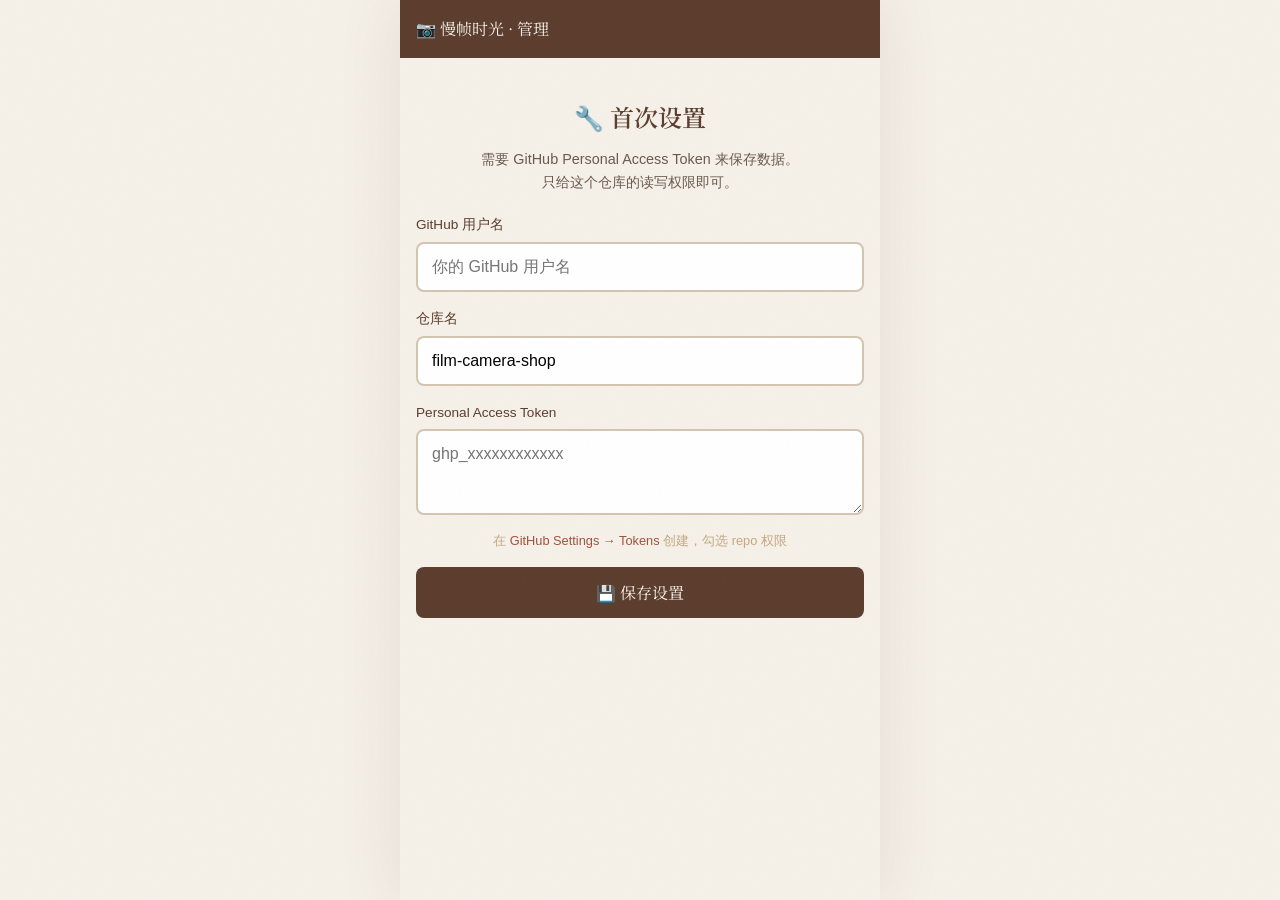
==== admin.html @ a1930289 "V2: 手机管理后台 + 导购问卷 + 视频自动转换 - 新增 admin.html 手机端管理后台（GitHub API 读写） - 新增导购问卷系统（6步选择 → 自动推荐相机） - 新增 dat" ====
<!DOCTYPE html>
<html lang="zh-CN">
<head>
  <meta charset="UTF-8">
  <meta name="viewport" content="width=device-width, initial-scale=1.0, maximum-scale=1.0, user-scalable=no">
  <title>管理后台 — 慢帧时光 film</title>

  <link rel="preconnect" href="https://fonts.googleapis.com">
  <link rel="preconnect" href="https://fonts.gstatic.com" crossorigin>
  <link href="https://fonts.googleapis.com/css2?family=Noto+Serif+SC:wght@400;600;700&display=swap" rel="stylesheet">

  <link rel="stylesheet" href="css/style.css">
</head>
<body>

  <!-- 顶栏 -->
  <header class="admin-header" id="admin-header">
    <div class="admin-header-left">📷 慢帧时光 · 管理</div>
    <div class="admin-header-actions" id="admin-actions" style="display:none">
      <a class="btn-admin btn-admin-preview" href="index.html" target="_blank">预览</a>
      <button class="btn-admin btn-admin-publish" id="btn-publish">发布更新</button>
    </div>
  </header>

  <!-- 主内容区 -->
  <main id="admin-main"></main>

  <!-- Toast -->
  <div id="toast" class="toast"></div>

  <script src="js/cameras.js"></script>
  <script src="js/admin.js"></script>
</body>
</html>
---- css/style.css ----
/**
 * ============================================================
 * 慢帧时光 film — 全局样式
 * 复古胶片感 · 移动端优先 · 暖色调
 * ============================================================
 */

/* ================================================================
   1. CSS 变量 & 设计令牌
   ================================================================ */
:root {
  /* 主色调 */
  --bg-cream:     #F5F0E8;   /* 页面背景 — 米白旧纸 */
  --bg-card:      #EDE4D6;   /* 卡片背景 — 浅黄褐 */
  --text-title:   #5C3D2E;   /* 标题 — 深咖 */
  --text-body:    #6B5A4E;   /* 正文 — 中褐 */
  --accent-price: #A0523D;   /* 价格强调 — 暗红/铁锈红 */
  --accent-tag:   #C4A882;   /* 成色标签 — 棕褐 */
  --border-line:  #D4C5B2;   /* 分隔线 — 浅棕 */
  --btn-primary:  #5C3D2E;   /* 主按钮 — 深咖 */
  --btn-text:     #F5F0E8;   /* 按钮文字 — 米白 */

  /* 间距 */
  --space-xs:  8px;
  --space-sm:  12px;
  --space-md:  16px;
  --space-lg:  24px;
  --space-xl:  32px;

  /* 圆角 */
  --radius-sm: 4px;
  --radius-md: 8px;
  --radius-lg: 12px;

  /* 字体 */
  --font-serif: 'Noto Serif SC', 'Songti SC', 'SimSun', serif;
  --font-sans:  -apple-system, BlinkMacSystemFont, 'PingFang SC', 'Helvetica Neue', sans-serif;
}

/* ================================================================
   2. 基础重置
   ================================================================ */
*,
*::before,
*::after {
  box-sizing: border-box;
  margin: 0;
  padding: 0;
}

html {
  font-size: 16px;
  -webkit-text-size-adjust: 100%;
  -webkit-tap-highlight-color: transparent;
}

body {
  font-family: var(--font-sans);
  background-color: var(--bg-cream);
  color: var(--text-body);
  line-height: 1.6;
  min-height: 100vh;
  /* 页面最大宽度（移动端撑满，大屏居中） */
  max-width: 480px;
  margin: 0 auto;
  /* 噪点纹理叠层 */
  position: relative;
}

/* ================================================================
   3. 噪点/颗粒感纹理（全页叠层）
   ================================================================ */
body::after {
  content: '';
  position: fixed;
  inset: 0;
  z-index: 9999;
  pointer-events: none;
  /* SVG feTurbulence 生成的胶片颗粒噪点 */
  background-image: url('data:image/svg+xml;utf8,<svg xmlns="http://www.w3.org/2000/svg" width="200" height="200"><filter id="noise"><feTurbulence type="fractalNoise" baseFrequency="0.65" numOctaves="3" stitchTiles="stitch"/></filter><rect width="200" height="200" filter="url(%23noise)" opacity="0.5"/></svg>');
  opacity: 0.04;
}

/* ================================================================
   4. 排版
   ================================================================ */
h1, h2, h3, h4 {
  font-family: var(--font-serif);
  color: var(--text-title);
  font-weight: 600;
}

a {
  color: var(--accent-price);
  text-decoration: none;
}

img {
  display: block;
  max-width: 100%;
}

/* 图片加载失败时的占位样式 */
img:-moz-broken,
img:-moz-user-disabled {
  opacity: 0;
}
img::before {
  /* 占位：暖色背景 */
  display: block;
  content: '';
  background: var(--bg-card);
  min-height: 200px;
}

/* ================================================================
   5. 首页 — Header
   ================================================================ */
.site-header {
  text-align: center;
  padding: var(--space-xl) var(--space-md) var(--space-lg);
  position: relative;
}

.site-logo {
  font-family: var(--font-serif);
  font-size: 2rem;
  color: var(--text-title);
  letter-spacing: 0.08em;
  margin-bottom: var(--space-xs);
}

.site-logo .logo-icon {
  display: inline-block;
  font-size: 2.2rem;
  margin-right: 4px;
  vertical-align: -3px;
}

.site-subtitle {
  font-family: var(--font-serif);
  font-size: 0.85rem;
  color: var(--accent-tag);
  text-transform: uppercase;
  letter-spacing: 0.2em;
  margin-bottom: var(--space-sm);
}

.header-divider {
  display: block;
  width: 60px;
  height: 2px;
  background: var(--border-line);
  margin: var(--space-sm) auto;
  border: none;
}

/* ================================================================
   6. 首页 — 相机卡片列表
   ================================================================ */
.camera-list {
  padding: 0 var(--space-md) var(--space-xl);
}

/* 无相机时的提示 */
.empty-state {
  text-align: center;
  padding: var(--space-xl);
  color: var(--accent-tag);
  font-family: var(--font-serif);
}

/* ---- 单张卡片 ---- */
.camera-card {
  display: block;
  background: var(--bg-card);
  border-radius: var(--radius-lg);
  overflow: hidden;
  margin-bottom: var(--space-md);
  /* 冲印照片纸阴影 */
  box-shadow:
    0 2px 4px  rgba(92, 61, 46, 0.08),
    0 6px 16px rgba(92, 61, 46, 0.06);
  transition: transform 0.25s ease, box-shadow 0.25s ease;
  cursor: pointer;
}

.camera-card:hover {
  transform: translateY(-3px);
  box-shadow:
    0 4px 8px  rgba(92, 61, 46, 0.12),
    0 10px 24px rgba(92, 61, 46, 0.10);
}

.camera-card:active {
  transform: translateY(-1px);
}

.card-image-wrap {
  width: 100%;
  aspect-ratio: 4 / 3;
  overflow: hidden;
  background: var(--border-line);
  position: relative;
}

.card-image-wrap img {
  width: 100%;
  height: 100%;
  object-fit: cover;
  transition: transform 0.4s ease;
}

.camera-card:hover .card-image-wrap img {
  transform: scale(1.03);
}

.card-body {
  padding: var(--space-md);
}

.card-name {
  font-family: var(--font-serif);
  font-size: 1.2rem;
  color: var(--text-title);
  margin-bottom: 4px;
}

.card-model {
  font-size: 0.85rem;
  color: var(--accent-tag);
  margin-bottom: var(--space-sm);
}

.card-footer {
  display: flex;
  justify-content: space-between;
  align-items: center;
}

/* 成色标签 */
.condition-badge {
  display: inline-block;
  background: var(--accent-tag);
  color: #fff;
  font-size: 0.75rem;
  padding: 3px 10px;
  border-radius: 20px;
  letter-spacing: 0.04em;
}

/* 价格 */
.card-price {
  font-family: var(--font-serif);
  font-size: 1.35rem;
  color: var(--accent-price);
  font-weight: 700;
}

.card-price .price-unit {
  font-size: 0.8rem;
  font-weight: 400;
}

/* ================================================================
   7. 首页 — 底部声明
   ================================================================ */
.site-footer {
  text-align: center;
  padding: var(--space-lg) var(--space-md);
  font-size: 0.8rem;
  color: var(--accent-tag);
  letter-spacing: 0.06em;
}

/* ================================================================
   8. 详情页 — 顶部导航
   ================================================================ */
.detail-header {
  display: flex;
  align-items: center;
  padding: var(--space-md);
  gap: var(--space-sm);
  position: sticky;
  top: 0;
  background: var(--bg-cream);
  z-index: 100;
  border-bottom: 1px solid var(--border-line);
}

.back-btn {
  display: flex;
  align-items: center;
  justify-content: center;
  width: 40px;
  height: 40px;
  border-radius: 50%;
  background: var(--bg-card);
  color: var(--text-title);
  font-size: 1.2rem;
  text-decoration: none;
  flex-shrink: 0;
  transition: background 0.2s;
}

.back-btn:hover {
  background: var(--border-line);
}

.detail-header-title {
  font-family: var(--font-serif);
  font-size: 1rem;
  color: var(--text-title);
  white-space: nowrap;
  overflow: hidden;
  text-overflow: ellipsis;
}

/* ================================================================
   9. 详情页 — 图片轮播
   ================================================================ */
.carousel {
  position: relative;
  width: 100%;
  aspect-ratio: 4 / 3;
  overflow: hidden;
  background: var(--bg-card);
  user-select: none;
  -webkit-user-select: none;
}

.carousel-track {
  display: flex;
  height: 100%;
  transition: transform 0.35s cubic-bezier(0.25, 0.46, 0.45, 0.94);
  will-change: transform;
}

.carousel-slide {
  flex: 0 0 100%;
  height: 100%;
}

.carousel-slide img {
  width: 100%;
  height: 100%;
  object-fit: cover;
}

/* 底部圆点指示器 */
.carousel-dots {
  position: absolute;
  bottom: 12px;
  left: 50%;
  transform: translateX(-50%);
  display: flex;
  gap: 8px;
  z-index: 10;
}

.carousel-dot {
  width: 8px;
  height: 8px;
  border-radius: 50%;
  background: rgba(255, 255, 255, 0.5);
  transition: all 0.3s ease;
}

.carousel-dot.active {
  background: #fff;
  width: 20px;
  border-radius: 4px;
}

/* 左右箭头（桌面端辅助，移动端靠滑动） */
.carousel-arrow {
  position: absolute;
  top: 50%;
  transform: translateY(-50%);
  width: 36px;
  height: 36px;
  border-radius: 50%;
  background: rgba(255, 255, 255, 0.7);
  border: none;
  color: var(--text-title);
  font-size: 1rem;
  cursor: pointer;
  z-index: 10;
  display: none; /* 移动端默认隐藏 */
  align-items: center;
  justify-content: center;
}

@media (min-width: 769px) {
  .carousel-arrow {
    display: flex;
  }
}

.carousel-arrow.prev { left: 8px; }
.carousel-arrow.next { right: 8px; }

/* ================================================================
   10. 详情页 — 视频区
   ================================================================ */
.video-section {
  padding: var(--space-md);
}

.video-section h3 {
  font-family: var(--font-serif);
  font-size: 1rem;
  color: var(--text-title);
  margin-bottom: var(--space-sm);
}

.video-section video {
  width: 100%;
  border-radius: var(--radius-md);
  background: #000;
  outline: none;
}

/* 无视频时隐藏 */
.video-section.empty {
  display: none;
}

/* ================================================================
   11. 详情页 — 机器信息
   ================================================================ */
.info-section {
  padding: 0 var(--space-md);
}

.info-name {
  font-family: var(--font-serif);
  font-size: 1.5rem;
  color: var(--text-title);
  margin-bottom: var(--space-xs);
}

.info-meta {
  display: flex;
  align-items: center;
  gap: var(--space-sm);
  margin-bottom: var(--space-md);
  flex-wrap: wrap;
}

.info-meta .condition-badge {
  font-size: 0.8rem;
  padding: 4px 12px;
}

.info-meta .meta-divider {
  color: var(--border-line);
}

.info-meta span {
  font-size: 0.85rem;
  color: var(--accent-tag);
}

/* ---- 附件清单 ---- */
.accessories-section {
  padding: var(--space-md);
}

.accessories-section h3 {
  font-family: var(--font-serif);
  font-size: 1rem;
  color: var(--text-title);
  margin-bottom: var(--space-sm);
  padding-bottom: var(--space-xs);
  border-bottom: 1px solid var(--border-line);
}

.accessories-list {
  list-style: none;
  display: grid;
  grid-template-columns: 1fr 1fr;
  gap: var(--space-xs);
}

.accessories-list li {
  font-size: 0.9rem;
  color: var(--text-body);
  padding: var(--space-xs) 0;
}

.accessories-list li::before {
  content: '✓ ';
  color: var(--accent-price);
  font-weight: bold;
}

/* ---- 详细描述 ---- */
.description-section {
  padding: 0 var(--space-md) var(--space-md);
}

.description-section h3 {
  font-family: var(--font-serif);
  font-size: 1rem;
  color: var(--text-title);
  margin-bottom: var(--space-sm);
  padding-bottom: var(--space-xs);
  border-bottom: 1px solid var(--border-line);
}

.description-section p {
  font-size: 0.92rem;
  color: var(--text-body);
  line-height: 1.8;
  text-align: justify;
}

/* ================================================================
   12. 详情页 — 价格大号展示
   ================================================================ */
.price-section {
  text-align: center;
  padding: var(--space-lg) var(--space-md) var(--space-md);
}

.price-tag {
  font-family: var(--font-serif);
  font-size: 2.4rem;
  font-weight: 700;
  color: var(--accent-price);
  letter-spacing: 0.02em;
}

.price-tag .currency {
  font-size: 1.2rem;
  font-weight: 400;
}

/* ================================================================
   13. 详情页 — 操作按钮
   ================================================================ */
.action-section {
  padding: 0 var(--space-md) var(--space-lg);
  display: flex;
  flex-direction: column;
  gap: var(--space-sm);
}

.btn {
  display: block;
  width: 100%;
  padding: 14px;
  border: none;
  border-radius: var(--radius-md);
  font-size: 1.05rem;
  font-family: var(--font-serif);
  letter-spacing: 0.06em;
  cursor: pointer;
  text-align: center;
  transition: opacity 0.2s, transform 0.15s;
}

.btn:active {
  transform: scale(0.98);
}

/* 微信咨询 — 主按钮 */
.btn-wechat {
  background: var(--btn-primary);
  color: var(--btn-text);
}

.btn-wechat:hover {
  opacity: 0.9;
}

/* 查看样片 — 次按钮 */
.btn-xianyu {
  background: transparent;
  color: var(--btn-primary);
  border: 1.5px solid var(--btn-primary);
}

.btn-xianyu:hover {
  background: var(--bg-card);
}

/* ================================================================
   14. Toast 提示
   ================================================================ */
.toast {
  position: fixed;
  bottom: 100px;
  left: 50%;
  transform: translateX(-50%) translateY(120px);
  background: var(--text-title);
  color: var(--bg-cream);
  padding: 12px 24px;
  border-radius: 24px;
  font-size: 0.9rem;
  font-family: var(--font-sans);
  white-space: nowrap;
  opacity: 0;
  transition: transform 0.35s cubic-bezier(0.25, 0.46, 0.45, 0.94),
              opacity 0.3s ease;
  z-index: 10001;
  pointer-events: none;
  box-shadow: 0 4px 16px rgba(0,0,0,0.15);
}

.toast.show {
  opacity: 1;
  transform: translateX(-50%) translateY(0);
}

/* ================================================================
   15. 错误页面
   ================================================================ */
.error-state {
  text-align: center;
  padding: 80px var(--space-md);
}

.error-state .error-icon {
  font-size: 4rem;
  margin-bottom: var(--space-md);
}

.error-state h2 {
  font-family: var(--font-serif);
  color: var(--text-title);
  margin-bottom: var(--space-sm);
}

.error-state p {
  color: var(--accent-tag);
  margin-bottom: var(--space-lg);
}

.error-state .btn {
  display: inline-block;
  width: auto;
  padding: 12px 32px;
}

/* ================================================================
   16. 响应式微调
   ================================================================ */

/* 超小屏 (< 360px) */
@media (max-width: 359px) {
  .site-logo { font-size: 1.6rem; }
  .card-name { font-size: 1.05rem; }
  .card-price { font-size: 1.15rem; }
  .price-tag { font-size: 2rem; }
}

/* 平板及以上 (>= 768px) */
@media (min-width: 768px) {
  body {
    /* 大屏上加一点页面边框阴影 */
    box-shadow: 0 0 60px rgba(92, 61, 46, 0.1);
  }

  .camera-list {
    display: grid;
    grid-template-columns: 1fr 1fr;
    gap: var(--space-md);
  }

  .camera-card {
    margin-bottom: 0;
  }

  .accessories-list {
    grid-template-columns: 1fr 1fr 1fr;
  }

  .action-section {
    flex-direction: row;
  }

  .btn {
    flex: 1;
  }
}

/* ================================================================
   17. 导购问卷 — 入口横幅
   ================================================================ */

.quiz-banner {
  display: flex;
  align-items: center;
  justify-content: space-between;
  margin: 0 var(--space-md) var(--space-md);
  padding: 14px 18px;
  background: linear-gradient(135deg, #5C3D2E 0%, #7B5B3A 100%);
  border-radius: var(--radius-lg);
  color: #F5F0E8;
  cursor: pointer;
  transition: transform 0.2s, box-shadow 0.2s;
  box-shadow: 0 2px 12px rgba(92, 61, 46, 0.2);
}

.quiz-banner:active {
  transform: scale(0.98);
}

.quiz-banner-text {
  display: flex;
  align-items: center;
  gap: 10px;
  font-size: 1rem;
  font-family: var(--font-serif);
}

.quiz-banner-icon {
  font-size: 1.4rem;
}

.quiz-banner-arrow {
  font-size: 1.2rem;
  opacity: 0.7;
}

/* ================================================================
   18. 导购问卷 — 弹窗 / 面板
   ================================================================ */

.quiz-overlay {
  position: fixed;
  inset: 0;
  background: rgba(0, 0, 0, 0.5);
  z-index: 10000;
  display: flex;
  align-items: flex-end;
  justify-content: center;
  animation: quizFadeIn 0.25s ease;
}

@keyframes quizFadeIn {
  from { opacity: 0; }
  to   { opacity: 1; }
}

.quiz-card {
  background: var(--bg-cream);
  border-radius: 20px 20px 0 0;
  width: 100%;
  max-width: 480px;
  max-height: 90vh;
  display: flex;
  flex-direction: column;
  animation: quizSlideUp 0.3s cubic-bezier(0.25, 0.46, 0.45, 0.94);
  box-shadow: 0 -4px 24px rgba(0, 0, 0, 0.15);
}

@keyframes quizSlideUp {
  from { transform: translateY(100%); }
  to   { transform: translateY(0); }
}

.quiz-card-results {
  max-height: 85vh;
}

.quiz-header {
  padding: 20px var(--space-md) 12px;
  border-bottom: 1px solid var(--border-line);
  position: relative;
}

.quiz-close {
  position: absolute;
  top: 12px;
  right: 12px;
  width: 36px;
  height: 36px;
  border-radius: 50%;
  border: none;
  background: var(--bg-card);
  color: var(--text-body);
  font-size: 1rem;
  cursor: pointer;
  display: flex;
  align-items: center;
  justify-content: center;
}

.quiz-title {
  font-family: var(--font-serif);
  font-size: 1.2rem;
  color: var(--text-title);
  text-align: center;
  margin-bottom: 12px;
}

/* 步骤指示器 */
.quiz-steps {
  display: flex;
  justify-content: center;
  gap: 8px;
}

.quiz-step-indicator-dot {
  width: 28px;
  height: 28px;
  border-radius: 50%;
  background: var(--bg-card);
  color: var(--accent-tag);
  font-size: 0.75rem;
  display: flex;
  align-items: center;
  justify-content: center;
  transition: all 0.3s ease;
  font-weight: 600;
}

.quiz-step-indicator-dot.active {
  background: var(--btn-primary);
  color: var(--btn-text);
  transform: scale(1.15);
}

.quiz-step-indicator-dot.done {
  background: var(--accent-price);
  color: #fff;
}

/* 问卷正文 */
.quiz-body {
  padding: 24px var(--space-md);
  flex: 1;
  overflow-y: auto;
}

.quiz-question {
  font-family: var(--font-serif);
  font-size: 1.1rem;
  color: var(--text-title);
  text-align: center;
  margin-bottom: 20px;
  line-height: 1.6;
}

.quiz-options {
  display: flex;
  flex-direction: column;
  gap: 10px;
}

.quiz-option {
  display: block;
  width: 100%;
  padding: 16px 18px;
  border: 2px solid var(--border-line);
  border-radius: var(--radius-md);
  background: #fff;
  color: var(--text-title);
  font-size: 1rem;
  font-family: var(--font-sans);
  text-align: center;
  cursor: pointer;
  transition: all 0.2s ease;
  -webkit-tap-highlight-color: transparent;
}

.quiz-option:active {
  transform: scale(0.98);
}

.quiz-option.selected {
  border-color: var(--btn-primary);
  background: #F5EFE6;
  color: var(--btn-primary);
  font-weight: 600;
}

/* 问卷底部 */
.quiz-footer {
  padding: 12px var(--space-md) 24px;
  display: flex;
  gap: var(--space-sm);
}

.btn-quiz-back {
  flex: 0 0 auto;
  padding: 14px 20px;
  background: transparent;
  color: var(--text-body);
  border: 1.5px solid var(--border-line);
  border-radius: var(--radius-md);
  font-size: 0.95rem;
  cursor: pointer;
  display: inline-flex;
  align-items: center;
  justify-content: center;
  font-family: var(--font-sans);
}

.btn-quiz-next {
  flex: 1;
  padding: 14px;
  background: var(--btn-primary);
  color: var(--btn-text);
  border: none;
  border-radius: var(--radius-md);
  font-size: 1rem;
  font-family: var(--font-serif);
  letter-spacing: 0.04em;
  cursor: pointer;
}

/* 推荐结果 */
.quiz-results {
  display: flex;
  flex-direction: column;
  gap: 12px;
}

.quiz-result-item {
  position: relative;
}

.quiz-result-label {
  position: absolute;
  top: -8px;
  left: 12px;
  z-index: 10;
  background: var(--accent-price);
  color: #fff;
  font-size: 0.75rem;
  padding: 3px 10px;
  border-radius: 12px;
  font-weight: 600;
}

/* ================================================================
   19. 管理后台 admin.html 样式
   ================================================================ */

.admin-header {
  background: var(--btn-primary);
  color: var(--btn-text);
  padding: var(--space-md);
  display: flex;
  align-items: center;
  justify-content: space-between;
  position: sticky;
  top: 0;
  z-index: 100;
}

.admin-header-left {
  font-family: var(--font-serif);
  font-size: 1rem;
}

.admin-header-actions {
  display: flex;
  gap: 8px;
}

.btn-admin {
  padding: 8px 16px;
  border: none;
  border-radius: 20px;
  font-size: 0.85rem;
  cursor: pointer;
  font-family: var(--font-sans);
  white-space: nowrap;
}

.btn-admin-publish {
  background: #fff;
  color: var(--btn-primary);
  font-weight: 600;
}

.btn-admin-preview {
  background: transparent;
  color: #fff;
  border: 1px solid rgba(255,255,255,0.5);
}

/* 设置区 */
.admin-setup {
  padding: 40px var(--space-md);
  text-align: center;
}

.admin-setup h2 {
  font-family: var(--font-serif);
  color: var(--text-title);
  margin-bottom: 12px;
}

.admin-setup p {
  color: var(--text-body);
  margin-bottom: 20px;
  font-size: 0.9rem;
  line-height: 1.6;
}

.admin-setup label {
  display: block;
  font-size: 0.85rem;
  color: var(--text-title);
  margin-bottom: 6px;
  text-align: left;
}

.admin-setup input,
.admin-setup textarea {
  width: 100%;
  padding: 14px;
  border: 2px solid var(--border-line);
  border-radius: var(--radius-md);
  font-size: 1rem;
  font-family: var(--font-sans);
  margin-bottom: 16px;
  background: #fff;
  -webkit-appearance: none;
}

.admin-setup input:focus,
.admin-setup textarea:focus {
  border-color: var(--btn-primary);
  outline: none;
}

.btn-save-token {
  width: 100%;
  padding: 14px;
  background: var(--btn-primary);
  color: var(--btn-text);
  border: none;
  border-radius: var(--radius-md);
  font-size: 1rem;
  font-family: var(--font-serif);
  cursor: pointer;
}

/* 相机列表管理 */
.admin-camera-list {
  padding: var(--space-md);
}

.admin-add-btn {
  display: flex;
  align-items: center;
  justify-content: center;
  width: 100%;
  padding: 16px;
  border: 2px dashed var(--border-line);
  border-radius: var(--radius-md);
  background: transparent;
  color: var(--accent-tag);
  font-size: 1.05rem;
  cursor: pointer;
  margin-bottom: var(--space-md);
  gap: 8px;
  font-family: var(--font-sans);
}

.admin-add-btn:active {
  background: var(--bg-card);
}

.admin-camera-item {
  background: #fff;
  border-radius: var(--radius-md);
  padding: var(--space-md);
  margin-bottom: var(--space-sm);
  display: flex;
  justify-content: space-between;
  align-items: center;
  box-shadow: 0 1px 4px rgba(0,0,0,0.06);
  cursor: pointer;
}

.admin-camera-item:active {
  background: var(--bg-card);
}

.admin-camera-info {
  flex: 1;
  min-width: 0;
}

.admin-camera-info .name {
  font-weight: 600;
  color: var(--text-title);
  font-size: 1rem;
}

.admin-camera-info .meta {
  font-size: 0.8rem;
  color: var(--accent-tag);
  margin-top: 2px;
}

.admin-camera-actions {
  display: flex;
  gap: 4px;
}

.btn-admin-sm {
  width: 40px;
  height: 40px;
  border-radius: 50%;
  border: none;
  font-size: 1rem;
  cursor: pointer;
  display: flex;
  align-items: center;
  justify-content: center;
}

.btn-admin-edit {
  background: var(--bg-card);
  color: var(--text-title);
}

.btn-admin-delete {
  background: #FEE;
  color: #C44;
}

/* 编辑表单弹窗 */
.admin-form-overlay {
  position: fixed;
  inset: 0;
  background: rgba(0,0,0,0.5);
  z-index: 10000;
  display: flex;
  align-items: flex-end;
  justify-content: center;
}

.admin-form-card {
  background: var(--bg-cream);
  border-radius: 20px 20px 0 0;
  width: 100%;
  max-width: 480px;
  max-height: 90vh;
  display: flex;
  flex-direction: column;
  animation: quizSlideUp 0.3s ease;
}

.admin-form-header {
  padding: var(--space-md);
  border-bottom: 1px solid var(--border-line);
  display: flex;
  justify-content: space-between;
  align-items: center;
}

.admin-form-header h3 {
  font-family: var(--font-serif);
  color: var(--text-title);
}

.admin-form-body {
  flex: 1;
  overflow-y: auto;
  padding: var(--space-md);
}

.admin-form-body label {
  display: block;
  font-size: 0.85rem;
  color: var(--text-title);
  font-weight: 600;
  margin-bottom: 6px;
  margin-top: 14px;
}

.admin-form-body label:first-child {
  margin-top: 0;
}

.admin-form-body input,
.admin-form-body textarea,
.admin-form-body select {
  width: 100%;
  padding: 12px 14px;
  border: 2px solid var(--border-line);
  border-radius: var(--radius-md);
  font-size: 1rem;
  font-family: var(--font-sans);
  background: #fff;
  -webkit-appearance: none;
  margin-bottom: 4px;
}

.admin-form-body input:focus,
.admin-form-body textarea:focus,
.admin-form-body select:focus {
  border-color: var(--btn-primary);
  outline: none;
}

.admin-form-body textarea {
  min-height: 80px;
  resize: vertical;
}

.admin-form-body select {
  background-image: url('data:image/svg+xml;utf8,<svg xmlns="http://www.w3.org/2000/svg" width="12" height="8"><path d="M1 1l5 5 5-5" stroke="%236B5A4E" stroke-width="2" fill="none"/></svg>');
  background-repeat: no-repeat;
  background-position: right 14px center;
  padding-right: 36px;
}

/* 图片上传区 */
.admin-images-preview {
  display: flex;
  gap: 8px;
  flex-wrap: wrap;
  margin-bottom: 8px;
}

.admin-image-thumb {
  width: 80px;
  height: 80px;
  border-radius: var(--radius-sm);
  background: var(--bg-card);
  background-size: cover;
  background-position: center;
  position: relative;
}

.admin-image-thumb .remove-img {
  position: absolute;
  top: -6px;
  right: -6px;
  width: 22px;
  height: 22px;
  border-radius: 50%;
  background: #C44;
  color: #fff;
  border: none;
  font-size: 0.75rem;
  cursor: pointer;
  display: flex;
  align-items: center;
  justify-content: center;
}

.admin-image-add {
  width: 80px;
  height: 80px;
  border-radius: var(--radius-sm);
  border: 2px dashed var(--border-line);
  background: transparent;
  color: var(--accent-tag);
  font-size: 1.5rem;
  cursor: pointer;
  display: flex;
  align-items: center;
  justify-content: center;
}

/* 视频上传 */
.admin-video-current {
  display: flex;
  align-items: center;
  gap: 8px;
  padding: 8px 12px;
  background: var(--bg-card);
  border-radius: var(--radius-sm);
  margin-bottom: 8px;
  font-size: 0.85rem;
  color: var(--text-body);
}

.admin-video-current .remove-video {
  margin-left: auto;
  background: none;
  border: none;
  color: #C44;
  font-size: 1.2rem;
  cursor: pointer;
}

/* checkbox 组 */
.admin-checkbox-group {
  display: flex;
  flex-wrap: wrap;
  gap: 8px;
}

.admin-checkbox-group label {
  display: flex;
  align-items: center;
  gap: 6px;
  font-weight: 400;
  font-size: 0.9rem;
  background: #fff;
  border: 2px solid var(--border-line);
  border-radius: 20px;
  padding: 8px 14px;
  cursor: pointer;
  margin-top: 0;
  transition: all 0.2s;
}

.admin-checkbox-group label:has(input:checked) {
  border-color: var(--btn-primary);
  background: #F5EFE6;
  color: var(--btn-primary);
}

.admin-checkbox-group input[type="checkbox"] {
  width: auto;
  margin: 0;
}

/* 表单提交 */
.admin-form-footer {
  padding: var(--space-md);
  border-top: 1px solid var(--border-line);
  display: flex;
  gap: var(--space-sm);
}

.admin-form-footer .btn {
  flex: 1;
}

.btn-admin-delete-big {
  background: #C44;
  color: #fff;
}

/* Toast 状态颜色 */
.toast.success { background: #4CAF50; }
.toast.error   { background: #C44; }

/* 加载中 */
.admin-saving {
  position: fixed;
  inset: 0;
  background: rgba(0,0,0,0.3);
  z-index: 10001;
  display: flex;
  align-items: center;
  justify-content: center;
}

.admin-saving-inner {
  background: #fff;
  padding: 24px 32px;
  border-radius: var(--radius-lg);
  text-align: center;
  font-family: var(--font-serif);
  color: var(--text-title);
}

.admin-saving-spinner {
  display: inline-block;
  width: 32px;
  height: 32px;
  border: 3px solid var(--border-line);
  border-top-color: var(--btn-primary);
  border-radius: 50%;
  animation: spin 0.8s linear infinite;
  margin-bottom: 8px;
}

@keyframes spin {
  to { transform: rotate(360deg); }
}

/* 发布成功页 */
.admin-publish-success {
  text-align: center;
  padding: 60px var(--space-md);
}

.admin-publish-success .icon {
  font-size: 4rem;
  margin-bottom: var(--space-md);
}

.admin-publish-success h2 {
  font-family: var(--font-serif);
  color: var(--text-title);
  margin-bottom: 8px;
}

.admin-publish-success p {
  color: var(--text-body);
  margin-bottom: var(--space-lg);
  line-height: 1.6;
}
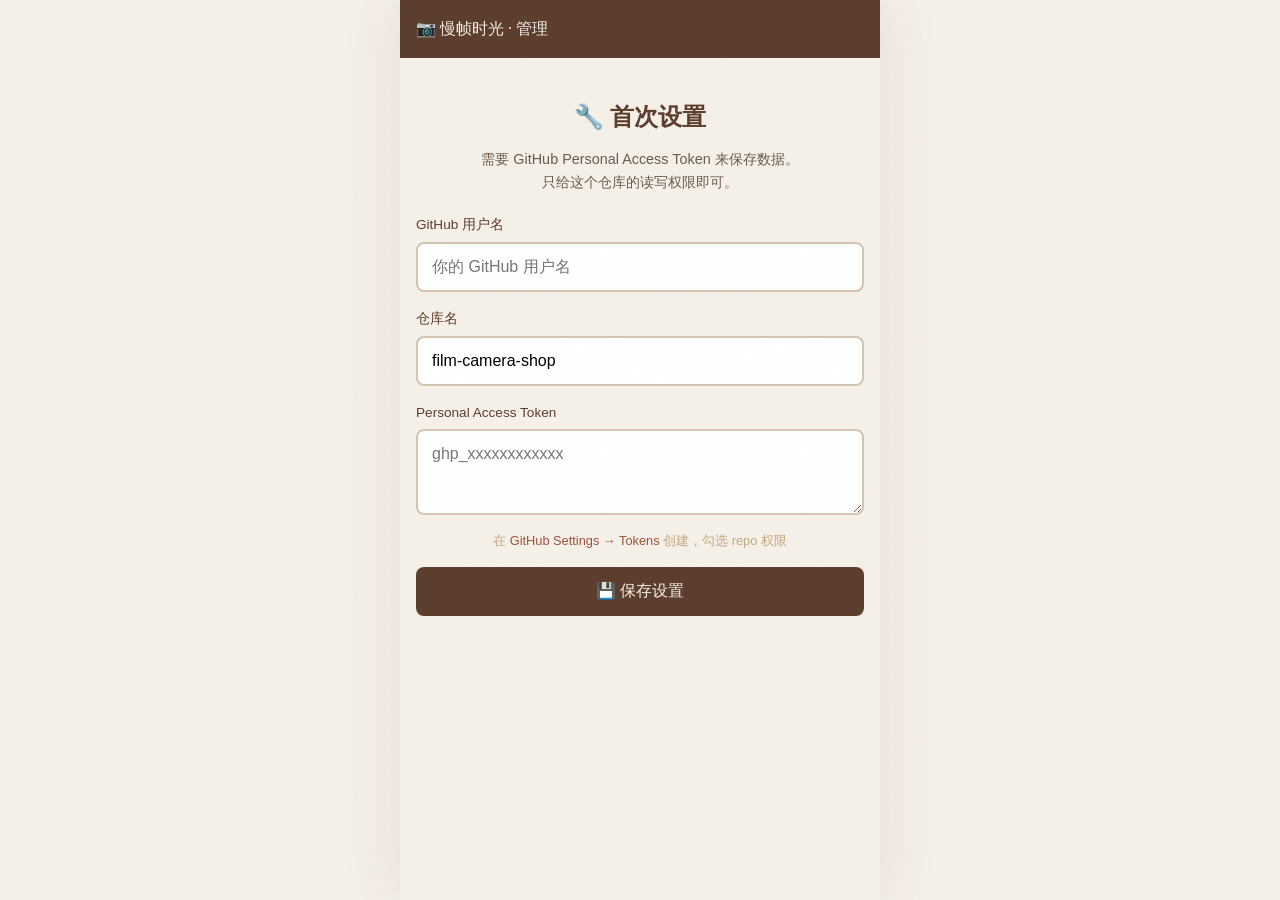
==== commit 36a0015f: "修复：移除 Google Fonts 依赖（国内被墙），加固初始化逻辑" ====
--- a/admin.html
+++ b/admin.html
@@ -5,9 +5,6 @@
   <meta name="viewport" content="width=device-width, initial-scale=1.0, maximum-scale=1.0, user-scalable=no">
   <title>管理后台 — 慢帧时光 film</title>
 
-  <link rel="preconnect" href="https://fonts.googleapis.com">
-  <link rel="preconnect" href="https://fonts.gstatic.com" crossorigin>
-  <link href="https://fonts.googleapis.com/css2?family=Noto+Serif+SC:wght@400;600;700&display=swap" rel="stylesheet">
 
   <link rel="stylesheet" href="css/style.css">
 </head>
--- a/css/style.css
+++ b/css/style.css
@@ -33,7 +33,7 @@
   --radius-lg: 12px;
 
   /* 字体 */
-  --font-serif: 'Noto Serif SC', 'Songti SC', 'SimSun', serif;
+  --font-serif: 'Songti SC', 'STSongti', 'STSong', 'SimSun', 'Noto Serif SC', serif;
   --font-sans:  -apple-system, BlinkMacSystemFont, 'PingFang SC', 'Helvetica Neue', sans-serif;
 }
 
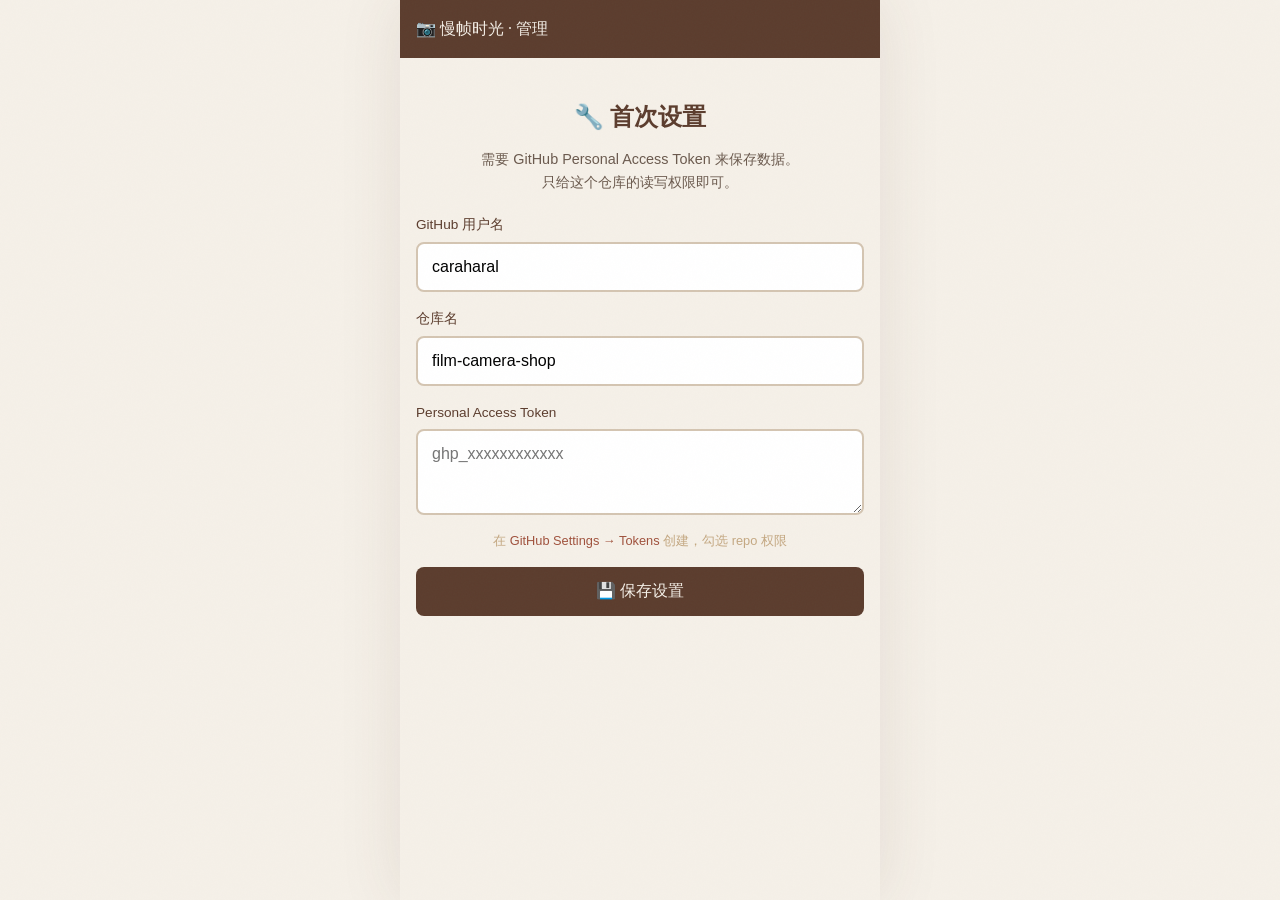
==== commit ca57868d: "修复：管理后台 - Token失效时自动重置、加载超时降级、增加重置按钮" ====
--- a/admin.html
+++ b/admin.html
@@ -14,6 +14,7 @@
   <header class="admin-header" id="admin-header">
     <div class="admin-header-left">📷 慢帧时光 · 管理</div>
     <div class="admin-header-actions" id="admin-actions" style="display:none">
+      <button class="btn-admin btn-admin-preview" onclick="resetSettings()" style="background:transparent;color:#fff;border:1px solid rgba(255,255,255,0.5);margin-right:4px">🔧</button>
       <a class="btn-admin btn-admin-preview" href="index.html" target="_blank">预览</a>
       <button class="btn-admin btn-admin-publish" id="btn-publish">发布更新</button>
     </div>
